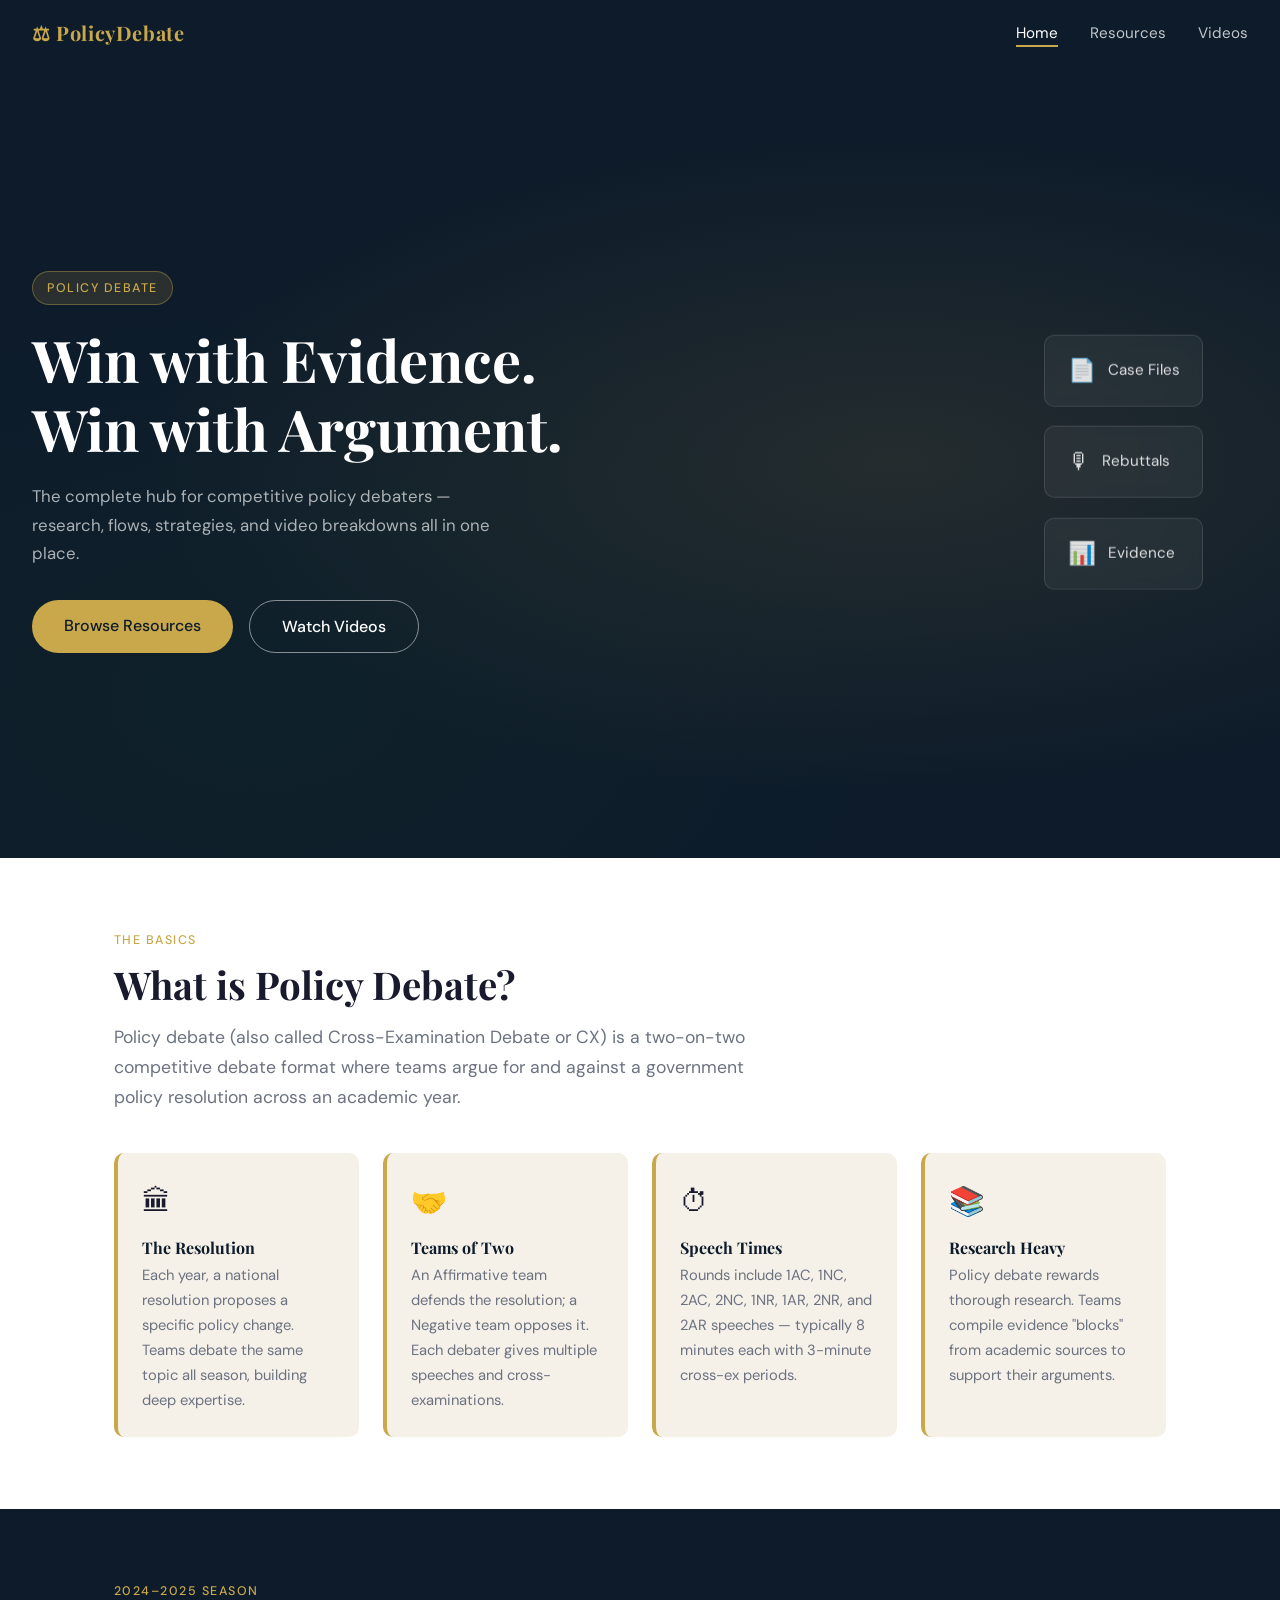
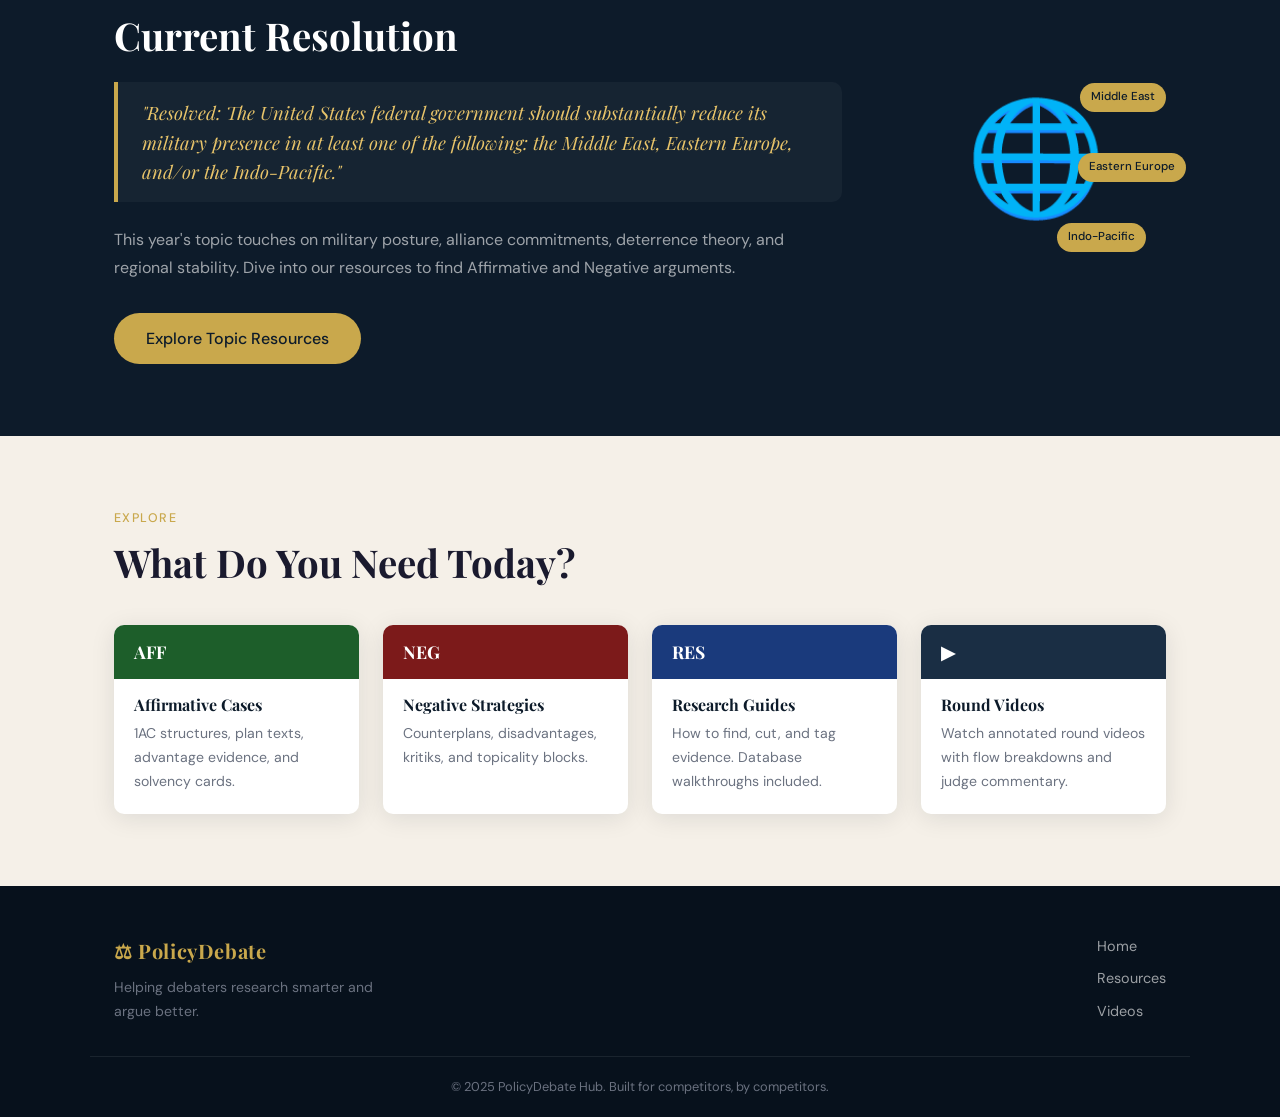
==== index.html @ 3a560175 "Add files via upload" ====
<!DOCTYPE html>
<html lang="en">
<head>
  <meta charset="UTF-8" />
  <meta name="viewport" content="width=device-width, initial-scale=1.0" />
  <title>Policy Debate Hub</title>
  <link rel="preconnect" href="https://fonts.googleapis.com" />
  <link href="https://fonts.googleapis.com/css2?family=Playfair+Display:wght@700;900&family=DM+Sans:wght@300;400;500&display=swap" rel="stylesheet" />
  <link rel="stylesheet" href="style.css" />
</head>
<body>

  <!-- NAV -->
  <header>
    <nav class="navbar">
      <a href="index.html" class="logo">⚖ PolicyDebate</a>
      <ul class="nav-links">
        <li><a href="index.html" class="active">Home</a></li>
        <li><a href="resources.html">Resources</a></li>
        <li><a href="videos.html">Videos</a></li>
      </ul>
      <button class="hamburger" id="hamburger" aria-label="Menu">&#9776;</button>
    </nav>
    <div class="mobile-menu" id="mobileMenu">
      <a href="index.html">Home</a>
      <a href="resources.html">Resources</a>
      <a href="videos.html">Videos</a>
    </div>
  </header>

  <!-- HERO -->
  <section class="hero">
    <div class="hero-bg"></div>
    <div class="hero-content">
      <span class="hero-tag">Policy Debate</span>
      <h1>Win with Evidence.<br/>Win with Argument.</h1>
      <p class="hero-sub">The complete hub for competitive policy debaters — research, flows, strategies, and video breakdowns all in one place.</p>
      <div class="hero-cta">
        <a href="resources.html" class="btn-primary">Browse Resources</a>
        <a href="videos.html" class="btn-ghost">Watch Videos</a>
      </div>
    </div>
    <div class="hero-deco">
      <div class="deco-card c1">
        <span class="deco-icon">📄</span>
        <span>Case Files</span>
      </div>
      <div class="deco-card c2">
        <span class="deco-icon">🎙</span>
        <span>Rebuttals</span>
      </div>
      <div class="deco-card c3">
        <span class="deco-icon">📊</span>
        <span>Evidence</span>
      </div>
    </div>
  </section>

  <!-- WHAT IS POLICY DEBATE -->
  <section class="section what-is">
    <div class="container">
      <div class="section-label">The Basics</div>
      <h2>What is Policy Debate?</h2>
      <p class="lead">Policy debate (also called Cross-Examination Debate or CX) is a two-on-two competitive debate format where teams argue for and against a government policy resolution across an academic year.</p>
      <div class="info-grid">
        <div class="info-card">
          <div class="info-icon">🏛</div>
          <h3>The Resolution</h3>
          <p>Each year, a national resolution proposes a specific policy change. Teams debate the same topic all season, building deep expertise.</p>
        </div>
        <div class="info-card">
          <div class="info-icon">🤝</div>
          <h3>Teams of Two</h3>
          <p>An Affirmative team defends the resolution; a Negative team opposes it. Each debater gives multiple speeches and cross-examinations.</p>
        </div>
        <div class="info-card">
          <div class="info-icon">⏱</div>
          <h3>Speech Times</h3>
          <p>Rounds include 1AC, 1NC, 2AC, 2NC, 1NR, 1AR, 2NR, and 2AR speeches — typically 8 minutes each with 3-minute cross-ex periods.</p>
        </div>
        <div class="info-card">
          <div class="info-icon">📚</div>
          <h3>Research Heavy</h3>
          <p>Policy debate rewards thorough research. Teams compile evidence "blocks" from academic sources to support their arguments.</p>
        </div>
      </div>
    </div>
  </section>

  <!-- CURRENT TOPIC -->
  <section class="section topic-section">
    <div class="container topic-inner">
      <div class="topic-text">
        <div class="section-label">2024–2025 Season</div>
        <h2>Current Resolution</h2>
        <blockquote>
          "Resolved: The United States federal government should substantially reduce its military presence in at least one of the following: the Middle East, Eastern Europe, and/or the Indo-Pacific."
        </blockquote>
        <p>This year's topic touches on military posture, alliance commitments, deterrence theory, and regional stability. Dive into our resources to find Affirmative and Negative arguments.</p>
        <a href="resources.html" class="btn-primary">Explore Topic Resources</a>
      </div>
      <div class="topic-visual">
        <div class="globe-wrap">
          <div class="globe">🌐</div>
          <div class="region-tag r1">Middle East</div>
          <div class="region-tag r2">Eastern Europe</div>
          <div class="region-tag r3">Indo-Pacific</div>
        </div>
      </div>
    </div>
  </section>

  <!-- QUICK LINKS -->
  <section class="section quick-links">
    <div class="container">
      <div class="section-label">Explore</div>
      <h2>What Do You Need Today?</h2>
      <div class="ql-grid">
        <a href="resources.html" class="ql-card">
          <div class="ql-top aff">AFF</div>
          <h3>Affirmative Cases</h3>
          <p>1AC structures, plan texts, advantage evidence, and solvency cards.</p>
        </a>
        <a href="resources.html" class="ql-card">
          <div class="ql-top neg">NEG</div>
          <h3>Negative Strategies</h3>
          <p>Counterplans, disadvantages, kritiks, and topicality blocks.</p>
        </a>
        <a href="resources.html" class="ql-card">
          <div class="ql-top res">RES</div>
          <h3>Research Guides</h3>
          <p>How to find, cut, and tag evidence. Database walkthroughs included.</p>
        </a>
        <a href="videos.html" class="ql-card">
          <div class="ql-top vid">▶</div>
          <h3>Round Videos</h3>
          <p>Watch annotated round videos with flow breakdowns and judge commentary.</p>
        </a>
      </div>
    </div>
  </section>

  <!-- FOOTER -->
  <footer>
    <div class="container footer-inner">
      <div class="footer-brand">
        <span class="logo">⚖ PolicyDebate</span>
        <p>Helping debaters research smarter and argue better.</p>
      </div>
      <div class="footer-links">
        <a href="index.html">Home</a>
        <a href="resources.html">Resources</a>
        <a href="videos.html">Videos</a>
      </div>
    </div>
    <div class="footer-bottom">
      <p>© 2025 PolicyDebate Hub. Built for competitors, by competitors.</p>
    </div>
  </footer>

  <script src="main.js"></script>
</body>
</html>
---- style.css ----
/* ========================
   POLICY DEBATE HUB — CSS
   ======================== */

*, *::before, *::after { box-sizing: border-box; margin: 0; padding: 0; }

:root {
  --navy:   #0d1b2a;
  --navy2:  #1a2e44;
  --gold:   #c9a84c;
  --gold2:  #e8c46a;
  --cream:  #f5f0e8;
  --white:  #ffffff;
  --text:   #1a1a2e;
  --muted:  #6b7280;
  --aff:    #1d5e2a;
  --aff-bg: #e9f5eb;
  --neg:    #7c1a1a;
  --neg-bg: #fdecea;
  --res:    #1a3a7c;
  --res-bg: #e8eef8;
  --theory-c: #5a2680;
  --theory-bg: #f2eafa;
  --radius: 10px;
  --shadow: 0 4px 24px rgba(13,27,42,0.10);
}

html { scroll-behavior: smooth; }

body {
  font-family: 'DM Sans', sans-serif;
  background: var(--cream);
  color: var(--text);
  font-size: 16px;
  line-height: 1.7;
}

h1, h2, h3 { font-family: 'Playfair Display', serif; line-height: 1.2; }
h1 { font-size: clamp(2.2rem, 5vw, 3.6rem); }
h2 { font-size: clamp(1.6rem, 3vw, 2.4rem); margin-bottom: 1rem; }
h3 { font-size: 1.15rem; margin-bottom: .5rem; }

p { color: var(--muted); }
a { text-decoration: none; color: inherit; }

.container { max-width: 1100px; margin: 0 auto; padding: 0 1.5rem; }
.section { padding: 4.5rem 0; }
.section-label {
  font-size: 0.78rem;
  font-weight: 500;
  letter-spacing: .12em;
  text-transform: uppercase;
  color: var(--gold);
  margin-bottom: .6rem;
}
.lead { font-size: 1.1rem; color: var(--muted); max-width: 680px; margin-bottom: 2.5rem; }

/* ========================
   BUTTONS
   ======================== */
.btn-primary {
  display: inline-block;
  background: var(--gold);
  color: var(--navy);
  font-weight: 500;
  padding: .75rem 2rem;
  border-radius: 50px;
  transition: background .2s, transform .15s;
  font-family: 'DM Sans', sans-serif;
}
.btn-primary:hover { background: var(--gold2); transform: translateY(-2px); }

.btn-ghost {
  display: inline-block;
  border: 1.5px solid rgba(255,255,255,0.5);
  color: #fff;
  padding: .75rem 2rem;
  border-radius: 50px;
  font-weight: 500;
  transition: background .2s;
}
.btn-ghost:hover { background: rgba(255,255,255,0.1); }

.btn-sm {
  display: inline-block;
  border: 1.5px solid var(--gold);
  color: var(--navy);
  font-size: .85rem;
  padding: .45rem 1.2rem;
  border-radius: 50px;
  font-weight: 500;
  transition: background .2s, color .2s;
  margin-top: .75rem;
}
.btn-sm:hover { background: var(--gold); }

/* ========================
   NAVBAR
   ======================== */
header { position: sticky; top: 0; z-index: 100; }

.navbar {
  display: flex;
  align-items: center;
  justify-content: space-between;
  padding: 1rem 2rem;
  background: var(--navy);
  backdrop-filter: blur(10px);
}

.logo {
  font-family: 'Playfair Display', serif;
  font-size: 1.25rem;
  font-weight: 700;
  color: var(--gold);
  letter-spacing: .03em;
}

.nav-links {
  list-style: none;
  display: flex;
  gap: 2rem;
}
.nav-links a {
  color: rgba(255,255,255,0.75);
  font-size: .95rem;
  font-weight: 400;
  transition: color .2s;
  position: relative;
  padding-bottom: 2px;
}
.nav-links a::after {
  content: '';
  position: absolute;
  bottom: -2px; left: 0;
  width: 0; height: 2px;
  background: var(--gold);
  transition: width .25s;
}
.nav-links a:hover, .nav-links a.active { color: #fff; }
.nav-links a:hover::after, .nav-links a.active::after { width: 100%; }

.hamburger {
  display: none;
  background: none;
  border: none;
  color: #fff;
  font-size: 1.4rem;
  cursor: pointer;
}

.mobile-menu {
  display: none;
  flex-direction: column;
  background: var(--navy2);
  padding: .5rem 2rem 1rem;
}
.mobile-menu a {
  color: rgba(255,255,255,0.85);
  padding: .6rem 0;
  border-bottom: 1px solid rgba(255,255,255,0.08);
  font-size: .95rem;
}
.mobile-menu.open { display: flex; }

@media (max-width: 680px) {
  .nav-links { display: none; }
  .hamburger { display: block; }
}

/* ========================
   HERO
   ======================== */
.hero {
  background: var(--navy);
  min-height: 88vh;
  display: flex;
  align-items: center;
  padding: 4rem 2rem;
  position: relative;
  overflow: hidden;
}
.hero-bg {
  position: absolute; inset: 0;
  background: radial-gradient(ellipse at 70% 50%, rgba(201,168,76,0.12) 0%, transparent 60%),
              radial-gradient(ellipse at 20% 80%, rgba(29,94,42,0.08) 0%, transparent 50%);
  pointer-events: none;
}
.hero-content {
  max-width: 580px;
  position: relative;
  z-index: 2;
  animation: fadeUp .7s ease both;
}
.hero-tag {
  display: inline-block;
  background: rgba(201,168,76,0.15);
  border: 1px solid rgba(201,168,76,0.4);
  color: var(--gold);
  font-size: .78rem;
  font-weight: 500;
  letter-spacing: .12em;
  text-transform: uppercase;
  padding: .35rem .9rem;
  border-radius: 50px;
  margin-bottom: 1.2rem;
}
.hero h1 {
  color: #fff;
  margin-bottom: 1.2rem;
}
.hero-sub {
  color: rgba(255,255,255,0.65);
  font-size: 1.05rem;
  max-width: 480px;
  margin-bottom: 2rem;
}
.hero-cta { display: flex; gap: 1rem; flex-wrap: wrap; }

.hero-deco {
  position: absolute;
  right: 6%;
  top: 50%;
  transform: translateY(-50%);
  display: flex;
  flex-direction: column;
  gap: 1.2rem;
  z-index: 2;
  animation: fadeLeft .8s .2s ease both;
}
.deco-card {
  background: rgba(255,255,255,0.05);
  border: 1px solid rgba(255,255,255,0.12);
  border-radius: var(--radius);
  padding: 1rem 1.4rem;
  display: flex;
  align-items: center;
  gap: .75rem;
  color: rgba(255,255,255,0.85);
  font-size: .95rem;
  backdrop-filter: blur(6px);
  transition: transform .25s;
}
.deco-card:hover { transform: translateX(-6px); }
.deco-icon { font-size: 1.4rem; }

@media (max-width: 860px) { .hero-deco { display: none; } }

/* ========================
   PAGE HERO (inner pages)
   ======================== */
.page-hero {
  background: var(--navy);
  padding: 4rem 2rem 3.5rem;
  border-bottom: 3px solid var(--gold);
}
.page-hero h1 { color: #fff; margin-bottom: .6rem; }
.page-hero p { color: rgba(255,255,255,0.6); max-width: 560px; font-size: 1.05rem; }

/* ========================
   WHAT IS
   ======================== */
.what-is { background: var(--white); }
.info-grid {
  display: grid;
  grid-template-columns: repeat(auto-fit, minmax(220px, 1fr));
  gap: 1.5rem;
  margin-top: 2.5rem;
}
.info-card {
  background: var(--cream);
  border-radius: var(--radius);
  padding: 1.5rem;
  border-left: 4px solid var(--gold);
}
.info-icon { font-size: 1.8rem; margin-bottom: .75rem; }
.info-card h3 { color: var(--navy); margin-bottom: .4rem; font-size: 1rem; }
.info-card p { font-size: .92rem; }

/* ========================
   TOPIC SECTION
   ======================== */
.topic-section { background: var(--navy); }
.topic-inner { display: flex; align-items: center; gap: 4rem; flex-wrap: wrap; }
.topic-text { flex: 1; min-width: 280px; }
.topic-text .section-label { color: var(--gold); }
.topic-text h2 { color: #fff; }
.topic-text p { color: rgba(255,255,255,0.6); margin-bottom: 2rem; }
blockquote {
  font-family: 'Playfair Display', serif;
  font-size: 1.15rem;
  font-style: italic;
  color: var(--gold2);
  border-left: 4px solid var(--gold);
  padding: 1rem 1.5rem;
  margin: 1.5rem 0;
  background: rgba(255,255,255,0.04);
  border-radius: 0 var(--radius) var(--radius) 0;
  line-height: 1.6;
}
.topic-visual { flex: 0 0 260px; display: flex; justify-content: center; }
.globe-wrap {
  position: relative;
  width: 200px;
  height: 220px;
}
.globe { font-size: 7rem; display: flex; justify-content: center; animation: spin 12s linear infinite; }
@keyframes spin { to { transform: rotate(360deg); } }
.region-tag {
  position: absolute;
  background: var(--gold);
  color: var(--navy);
  font-size: .72rem;
  font-weight: 500;
  padding: .3rem .7rem;
  border-radius: 50px;
  white-space: nowrap;
}
.r1 { top: 20px; right: -30px; }
.r2 { top: 90px; right: -50px; }
.r3 { top: 160px; right: -10px; }

/* ========================
   QUICK LINKS
   ======================== */
.quick-links { background: var(--cream); }
.ql-grid {
  display: grid;
  grid-template-columns: repeat(auto-fit, minmax(220px, 1fr));
  gap: 1.5rem;
  margin-top: 2.5rem;
}
.ql-card {
  background: var(--white);
  border-radius: var(--radius);
  overflow: hidden;
  box-shadow: var(--shadow);
  transition: transform .2s, box-shadow .2s;
  display: block;
}
.ql-card:hover { transform: translateY(-5px); box-shadow: 0 10px 32px rgba(13,27,42,0.15); }
.ql-top {
  padding: .75rem 1.25rem;
  font-family: 'Playfair Display', serif;
  font-weight: 700;
  font-size: 1.1rem;
  color: #fff;
}
.ql-top.aff { background: var(--aff); }
.ql-top.neg { background: var(--neg); }
.ql-top.res { background: var(--res); }
.ql-top.vid { background: var(--navy2); }
.ql-card h3, .ql-card p { padding: 0 1.25rem; }
.ql-card h3 { color: var(--navy); padding-top: 1rem; font-size: 1rem; }
.ql-card p { font-size: .88rem; padding-bottom: 1.25rem; }

/* ========================
   RESOURCES PAGE
   ======================== */
.resources-section { background: var(--cream); }
.filter-tabs {
  display: flex;
  gap: .6rem;
  flex-wrap: wrap;
  margin-bottom: 2rem;
}
.tab {
  background: var(--white);
  border: 1.5px solid #ddd;
  border-radius: 50px;
  padding: .45rem 1.3rem;
  font-size: .88rem;
  font-weight: 500;
  font-family: 'DM Sans', sans-serif;
  cursor: pointer;
  transition: all .2s;
  color: var(--text);
}
.tab:hover { border-color: var(--gold); }
.tab.active { background: var(--navy); color: #fff; border-color: var(--navy); }

.resources-grid {
  display: grid;
  grid-template-columns: repeat(auto-fill, minmax(280px, 1fr));
  gap: 1.5rem;
}
.res-card {
  background: var(--white);
  border-radius: var(--radius);
  padding: 1.4rem;
  box-shadow: var(--shadow);
  display: flex;
  flex-direction: column;
  transition: transform .2s;
}
.res-card:hover { transform: translateY(-3px); }
.res-card h3 { color: var(--navy); font-family: 'DM Sans', sans-serif; font-weight: 500; font-size: 1rem; }
.res-card p { font-size: .88rem; margin: .5rem 0 .75rem; flex: 1; }
.res-meta { display: flex; justify-content: space-between; font-size: .75rem; color: var(--muted); margin-bottom: .25rem; }

.res-badge {
  display: inline-block;
  font-size: .7rem;
  font-weight: 500;
  letter-spacing: .08em;
  text-transform: uppercase;
  padding: .25rem .7rem;
  border-radius: 50px;
  margin-bottom: .75rem;
  width: fit-content;
}
.res-badge.aff { background: var(--aff-bg); color: var(--aff); }
.res-badge.neg { background: var(--neg-bg); color: var(--neg); }
.res-badge.res { background: var(--res-bg); color: var(--res); }
.res-badge.theory { background: var(--theory-bg); color: var(--theory-c); }
.res-card[data-category].hidden { display: none; }

/* ========================
   EXTERNAL LINKS
   ======================== */
.ext-links-section { background: var(--white); }
.ext-grid {
  display: grid;
  grid-template-columns: repeat(auto-fill, minmax(240px, 1fr));
  gap: 1.25rem;
  margin-top: 2rem;
}
.ext-card {
  display: flex;
  align-items: flex-start;
  gap: 1rem;
  padding: 1.2rem;
  border: 1.5px solid #e5e7eb;
  border-radius: var(--radius);
  transition: border-color .2s, box-shadow .2s;
}
.ext-card:hover { border-color: var(--gold); box-shadow: 0 3px 14px rgba(201,168,76,0.15); }
.ext-icon { font-size: 1.6rem; flex-shrink: 0; }
.ext-card strong { display: block; color: var(--navy); font-size: .95rem; margin-bottom: .2rem; }
.ext-card p { font-size: .83rem; }

/* ========================
   VIDEOS PAGE
   ======================== */
.videos-section { background: var(--cream); }
.video-grid {
  display: grid;
  grid-template-columns: repeat(auto-fill, minmax(320px, 1fr));
  gap: 2rem;
}
.video-card {
  background: var(--white);
  border-radius: var(--radius);
  overflow: hidden;
  box-shadow: var(--shadow);
  transition: transform .2s;
}
.video-card:hover { transform: translateY(-4px); }
.video-card[data-category].hidden { display: none; }

.video-thumb {
  position: relative;
  padding-bottom: 56.25%;
  background: #000;
}
.video-thumb iframe {
  position: absolute;
  inset: 0;
  width: 100%;
  height: 100%;
}
.video-info { padding: 1.2rem; }
.video-info h3 { color: var(--navy); font-family: 'DM Sans', sans-serif; font-weight: 500; font-size: .97rem; margin-bottom: .4rem; }
.video-info p { font-size: .85rem; }
.video-meta { display: flex; gap: 1rem; font-size: .78rem; color: var(--muted); margin-top: .75rem; }

.video-badge {
  display: inline-block;
  font-size: .7rem;
  font-weight: 500;
  letter-spacing: .08em;
  text-transform: uppercase;
  padding: .25rem .7rem;
  border-radius: 50px;
  margin-bottom: .5rem;
}
.video-badge.round { background: var(--res-bg); color: var(--res); }
.video-badge.tutorial { background: var(--aff-bg); color: var(--aff); }
.video-badge.coaching { background: var(--neg-bg); color: var(--neg); }

/* ========================
   SUBMIT SECTION
   ======================== */
.submit-section { background: var(--navy); text-align: center; }
.submit-inner { max-width: 600px; margin: 0 auto; }
.submit-section .section-label { color: var(--gold); justify-content: center; display: block; }
.submit-section h2 { color: #fff; }
.submit-section p { color: rgba(255,255,255,0.6); margin-bottom: 2rem; }

/* ========================
   FOOTER
   ======================== */
footer {
  background: #07111c;
  color: rgba(255,255,255,0.6);
  padding-top: 3rem;
}
.footer-inner {
  display: flex;
  justify-content: space-between;
  align-items: flex-start;
  gap: 2rem;
  flex-wrap: wrap;
  padding-bottom: 2rem;
  border-bottom: 1px solid rgba(255,255,255,0.08);
}
.footer-brand .logo { color: var(--gold); display: block; margin-bottom: .5rem; }
.footer-brand p { font-size: .88rem; max-width: 260px; }
.footer-links { display: flex; flex-direction: column; gap: .5rem; }
.footer-links a { font-size: .9rem; transition: color .2s; }
.footer-links a:hover { color: var(--gold); }
.footer-bottom { text-align: center; padding: 1.2rem; font-size: .8rem; }

/* ========================
   ANIMATIONS
   ======================== */
@keyframes fadeUp {
  from { opacity: 0; transform: translateY(28px); }
  to   { opacity: 1; transform: translateY(0); }
}
@keyframes fadeLeft {
  from { opacity: 0; transform: translate(24px, -50%); }
  to   { opacity: 1; transform: translate(0, -50%); }
}
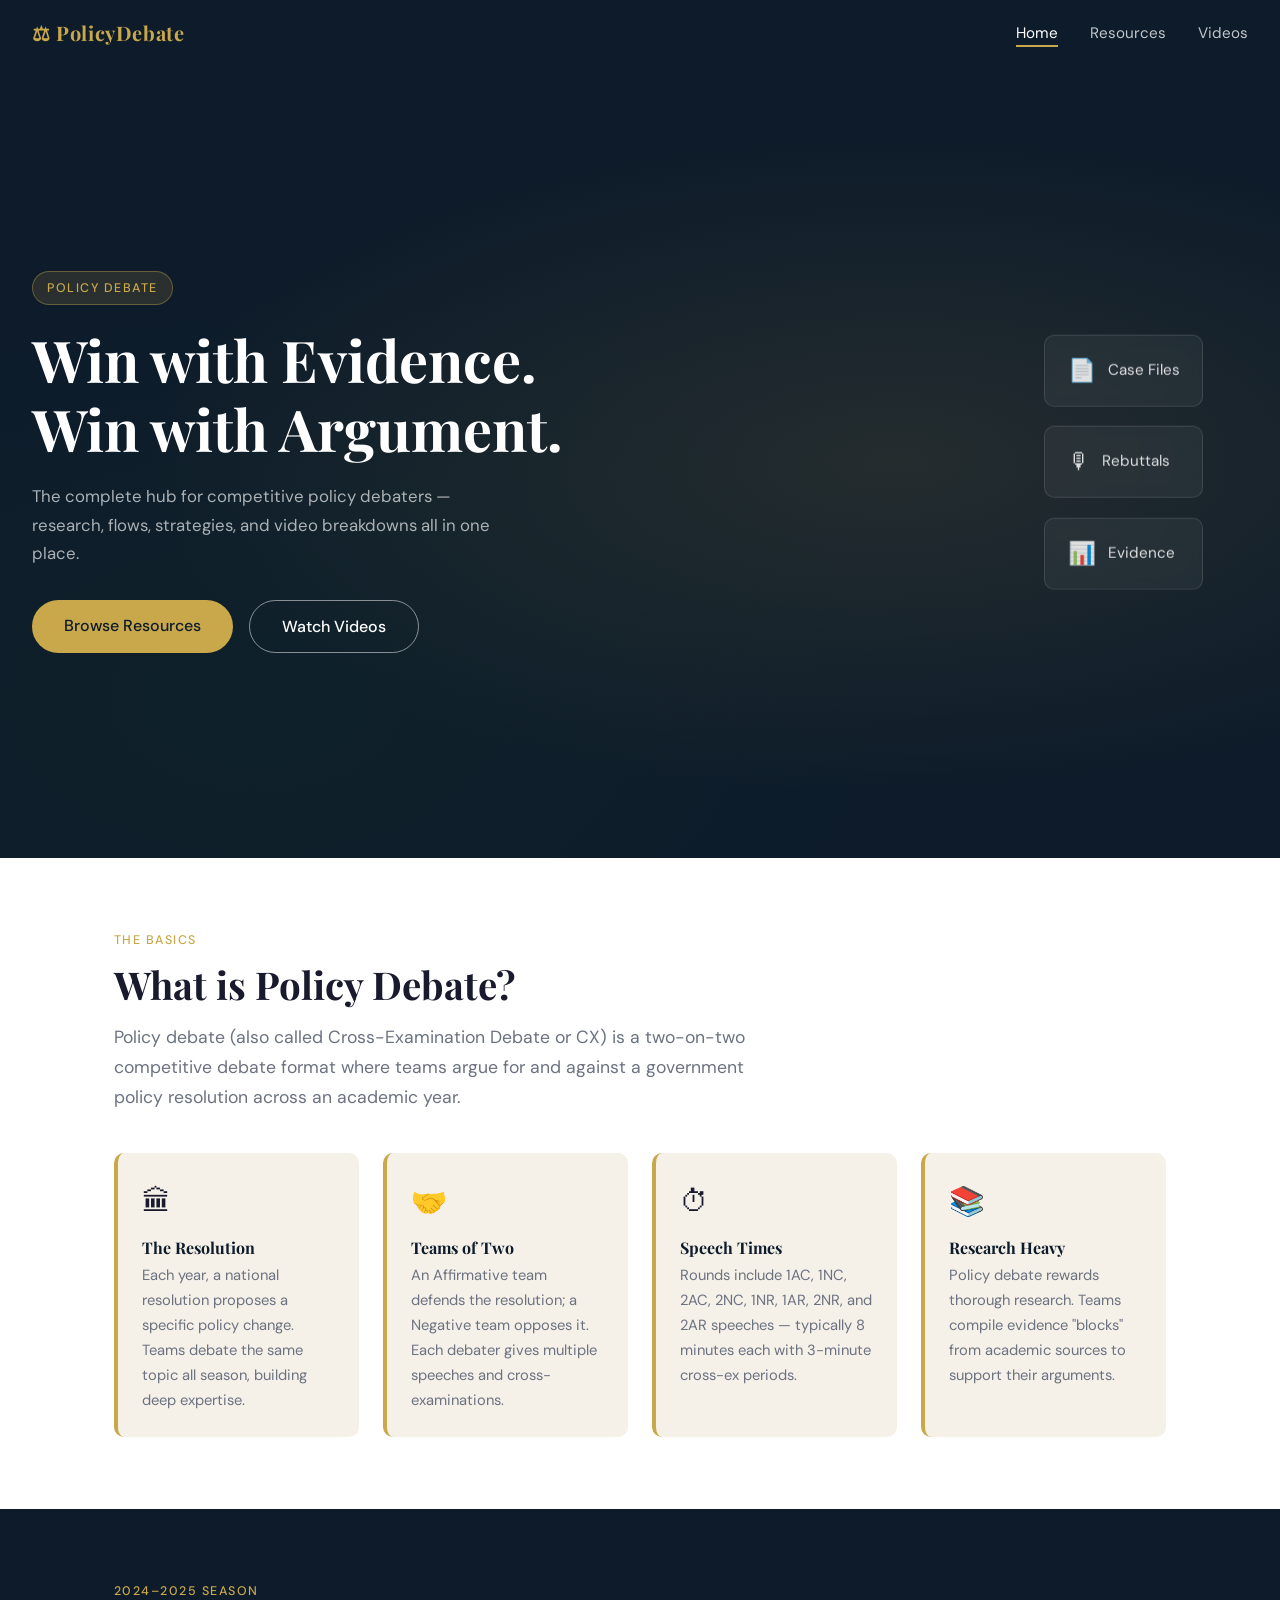
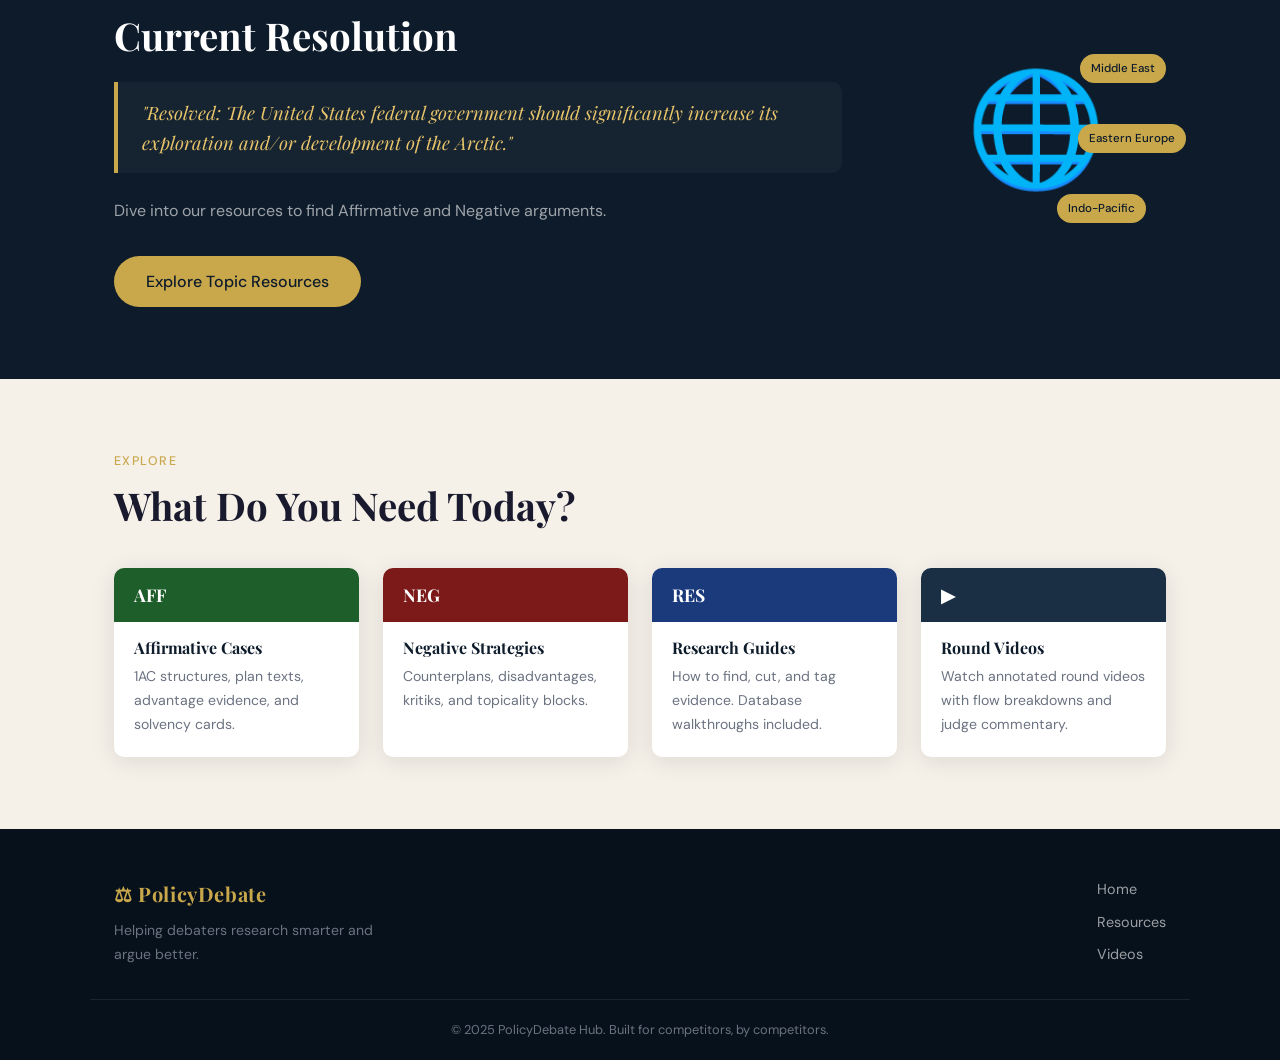
==== commit 6d5133bf: "Change resolution statement for 2024–2025 Season Updated the resolution statement and removed additi" ====
--- a/index.html
+++ b/index.html
@@ -94,9 +94,9 @@
         <div class="section-label">2024–2025 Season</div>
         <h2>Current Resolution</h2>
         <blockquote>
-          "Resolved: The United States federal government should substantially reduce its military presence in at least one of the following: the Middle East, Eastern Europe, and/or the Indo-Pacific."
+          "Resolved: The United States federal government should significantly increase its exploration and/or development of the Arctic."
         </blockquote>
-        <p>This year's topic touches on military posture, alliance commitments, deterrence theory, and regional stability. Dive into our resources to find Affirmative and Negative arguments.</p>
+        <p>Dive into our resources to find Affirmative and Negative arguments.</p>
         <a href="resources.html" class="btn-primary">Explore Topic Resources</a>
       </div>
       <div class="topic-visual">
